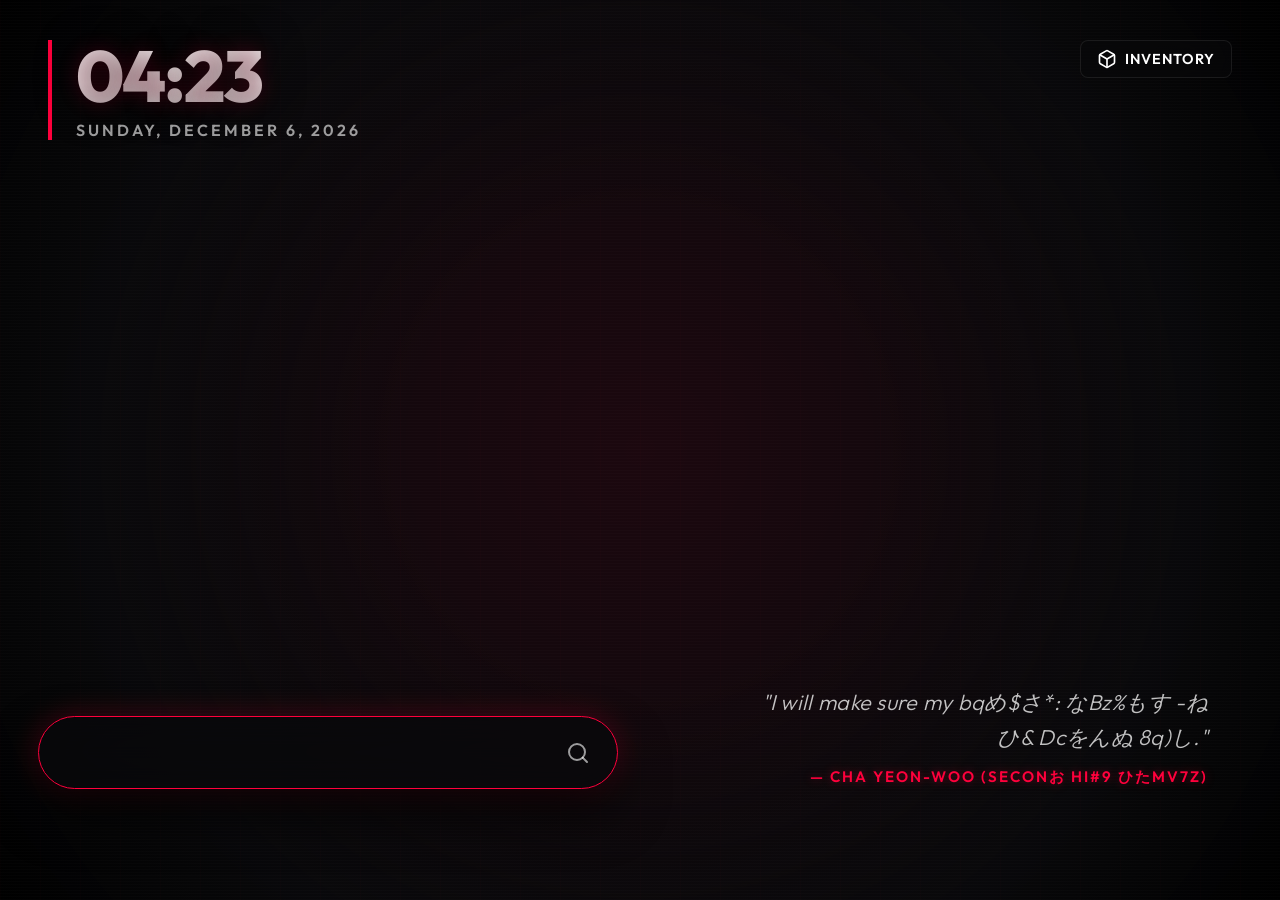
==== public/index.html @ f071ba6f "Add glassmorphism-inspired styles and layout for UI components - Introduced a new CSS file for styli" ====
<!DOCTYPE html>
<html lang="en">

<head>
  <meta charset="UTF-8" />
  <meta name="viewport" content="width=device-width, initial-scale=1.0" />
  <title>Homepage</title>
  <link rel="icon" id="tab-icon" type="image/png" href="backgrounds/tab-icon.png">
  <link href="https://fonts.googleapis.com/css2?family=Outfit:wght@300;400;600;800&display=swap" rel="stylesheet">
  <link rel="stylesheet" href="style.css">
</head>

<body>
  <!-- Video Background -->
  <video id="bg-video" class="bg-video" autoplay muted loop playsinline>
    <source id="bg-video-src" src="backgrounds/bg1.mp4" type="video/mp4">
  </video>
  <div class="overlay"></div>
  <!-- Date & Time (top-left) -->
  <div class="datetime-widget">
    <div class="time" id="time">--:--</div>
    <div class="date" id="date">Loading...</div>
  </div>

  <!-- Cursor Trail Canvas -->
  <canvas id="cursor-canvas"></canvas>

  <!-- Search (center-bottom) -->
  <div class="search-wrapper">
    <form class="search-box" id="search-form" action="" method="GET">
      <input type="text" id="search-input" name="q" placeholder="Loading..." autocomplete="off" autofocus />
      <button type="submit">
        <svg width="24" height="24" viewBox="0 0 24 24" fill="none" stroke="currentColor" stroke-width="2"
          stroke-linecap="round" stroke-linejoin="round">
          <circle cx="11" cy="11" r="8"></circle>
          <line x1="21" y1="21" x2="16.65" y2="16.65"></line>
        </svg>
      </button>
    </form>
  </div>

  <!-- Quote Widget (bottom-right) -->
  <div class="quote-widget" id="quote-widget">
    <div class="quote-text" id="quote-text">"..."</div>
    <div class="quote-author" id="quote-author"></div>
  </div>

  <!-- Inventory Hub Logo -->
  <div class="inventory-logo-btn" id="inventory-btn">
    <svg viewBox="0 0 24 24" fill="none" stroke="currentColor" stroke-width="2" stroke-linecap="round"
      stroke-linejoin="round">
      <path
        d="M21 16V8a2 2 0 0 0-1-1.73l-7-4a2 2 0 0 0-2 0l-7 4A2 2 0 0 0 3 8v8a2 2 0 0 0 1 1.73l7 4a2 2 0 0 0 2 0l7-4A2 2 0 0 0 21 16z">
      </path>
      <polyline points="3.27 6.96 12 12.01 20.73 6.96"></polyline>
      <line x1="12" y1="22.08" x2="12" y2="12"></line>
    </svg>
    <span>Inventory</span>
  </div>

  <!-- Now Playing Widget (Hidden by default) -->
  <div id="now-playing-widget" class="now-playing-widget">
    <div class="visualizer">
      <div class="bar"></div>
      <div class="bar"></div>
      <div class="bar"></div>
      <div class="bar"></div>
    </div>
    <div class="np-info">
      <div class="np-label">Now Playing</div>
      <div id="np-title" class="np-title">Loading track data...</div>
    </div>
  </div>

  <!-- Inventory Hub Modal -->
  <div class="modal-overlay" id="inventory-overlay">
    <div class="modal-content inventory-content">
      <div class="modal-header">
        <div class="modal-title">System Inventory</div>
        <div class="modal-actions" style="display: flex; gap: 0.5rem; align-items: center;">
          <button class="modal-icon-btn" id="inventory-edit-btn" title="Edit Inventory">
            <svg viewBox="0 0 24 24" width="20" height="20" fill="none" stroke="currentColor" stroke-width="2"
              stroke-linecap="round" stroke-linejoin="round">
              <path d="M12 20h9"></path>
              <path d="M16.5 3.5a2.121 2.121 0 0 1 3 3L7 19l-4 1 1-4L16.5 3.5z"></path>
            </svg>
          </button>
          <button class="modal-close" id="inventory-close">&times;</button>
        </div>
      </div>
      <div class="inventory-grid" id="inventory-grid">
        <!-- Tools will be dynamically injected here by script.js -->
      </div>
    </div>
  </div>

  <!-- Anime Schedule Modal -->
  <div class="modal-overlay" id="schedule-overlay">
    <div class="modal-content schedule-modal-content">
      <div class="modal-header">
        <div class="modal-title">Anime Schedule</div>
        <button class="modal-close" id="schedule-close">&times;</button>
      </div>
      <div class="schedule-container" id="schedule-container">
        <!-- Anime items will be injected here -->
        <div class="loading-text">Decoupling Data Stream...</div>
      </div>
      <div class="day-nav">
        <button id="prev-day">&lt;</button>
        <span id="current-day-label">Monday</span>
        <button id="next-day">&gt;</button>
      </div>
    </div>
  </div>
  <!-- Spotify Modal -->
  <div class="modal-overlay" id="spotify-overlay">
    <div class="modal-content spotify-modal-content">
      <div class="modal-header">
        <div class="modal-title">Spotify Stream</div>
        <button class="modal-close" id="spotify-close">&times;</button>
      </div>
      <div class="spotify-container" id="spotify-container">
        <!-- The Spotify player will be injected here by the API -->
        <div id="spotify-iframe"></div>
      </div>
    </div>
  </div>

  <!-- QR Generator Modal -->
  <div class="modal-overlay" id="qr-overlay">
    <div class="modal-content qr-modal-content">
      <div class="modal-header">
        <div class="modal-title">QR Generator</div>
        <button class="modal-close" id="qr-close">&times;</button>
      </div>
      <div class="qr-container" id="qr-container">
        <div class="add-link-form" style="max-height: none; padding-top: 1.5rem; opacity: 1;">
          <input type="text" id="qr-input" placeholder="Enter text or URL..." autocomplete="off">
          <button id="qr-generate-btn">Generate QR</button>
        </div>
        <div id="qr-result-container" style="display: flex; flex-direction: column; justify-content: center; align-items: center; padding: 2rem; min-height: 200px; gap: 1rem;">
          <div class="loading-text" id="qr-placeholder" style="padding: 0;">Awaiting Data...</div>
          <img id="qr-image" style="display: none; width: 200px; height: 200px; border-radius: 8px; box-shadow: 0 0 20px rgba(255,0,60,0.3);" crossorigin="anonymous" />
          <button id="qr-download-btn" style="display: none; background: rgba(255, 0, 60, 0.1); border: 1px solid var(--accent-red); color: white; border-radius: 6px; padding: 0.5rem 1rem; cursor: pointer; font-weight: 600; transition: all 0.3s ease;">
            <svg viewBox="0 0 24 24" width="16" height="16" fill="none" stroke="currentColor" stroke-width="2" stroke-linecap="round" stroke-linejoin="round" style="vertical-align: middle; margin-right: 0.3rem;"><path d="M21 15v4a2 2 0 0 1-2 2H5a2 2 0 0 1-2-2v-4"></path><polyline points="7 10 12 15 17 10"></polyline><line x1="12" y1="15" x2="12" y2="3"></line></svg>
            Download
          </button>
        </div>
      </div>
    </div>
  </div>

  <!-- Download Manager Modal -->
  <div class="modal-overlay" id="downloader-overlay">
    <div class="modal-content downloader-modal-content">
      <div class="modal-header">
        <div class="modal-title">Magnet Downloader</div>
        <button class="modal-close" id="downloader-close">&times;</button>
      </div>
      <div class="downloader-container" id="downloader-container">
        <div class="add-link-form" style="max-height: none; padding-top: 1.5rem; opacity: 1;">
          <input type="text" id="dl-url" placeholder="Magnet link only..." autocomplete="off">
          <input type="text" id="dl-dir" placeholder="Save directory (default: downloads)" autocomplete="off" style="margin-top: 0.5rem;">
          <div style="display: flex; gap: 0.5rem; margin-top: 0.5rem;">
            <button id="dl-fetch-btn" style="flex: 1; background: var(--surface-light); border: 1px solid rgba(255, 255, 255, 0.1);">Fetch Metadata</button>
            <button id="dl-start-btn" style="flex: 1;" disabled>Start Download</button>
          </div>
        </div>
        <div id="dl-select-files-container" style="display: none; margin-top: 1rem; max-height: 150px; overflow-y: auto; background: rgba(0,0,0,0.3); padding: 0.5rem; border-radius: 6px; border: 1px solid rgba(255, 255, 255, 0.05); text-align: left;">
        </div>
        <div id="downloads-list" class="downloads-list" style="margin-top: 1rem;">
          <!-- Active downloads injected here -->
          <div class="loading-text">No active downloads</div>
        </div>
      </div>
    </div>
  </div>

  <!-- Quick Links Modal -->
  <div class="modal-overlay" id="quicklinks-overlay">
    <div class="modal-content quicklinks-modal-content">
      <div class="modal-header">
        <div class="modal-title">Quick Links</div>
        <div class="modal-actions" style="display: flex; gap: 0.5rem; align-items: center;">
          <!-- Pen Icon for Edit Mode -->
          <button class="modal-icon-btn" id="edit-quicklinks-btn" title="Edit Links">
            <svg viewBox="0 0 24 24" width="20" height="20" fill="none" stroke="currentColor" stroke-width="2" stroke-linecap="round" stroke-linejoin="round">
              <path d="M12 20h9"></path>
              <path d="M16.5 3.5a2.121 2.121 0 0 1 3 3L7 19l-4 1 1-4L16.5 3.5z"></path>
            </svg>
          </button>
          <!-- Add Link Button (Hidden until edit mode) -->
          <button class="modal-icon-btn" id="add-quicklink-btn" title="Add Link" style="display: none;">
            <svg viewBox="0 0 24 24" width="20" height="20" fill="none" stroke="currentColor" stroke-width="2"
              stroke-linecap="round" stroke-linejoin="round">
              <line x1="12" y1="5" x2="12" y2="19"></line>
              <line x1="5" y1="12" x2="19" y2="12"></line>
            </svg>
          </button>
          <button class="modal-close" id="quicklinks-close">&times;</button>
        </div>
      </div>

      <!-- Add Link Form (Hidden by default) -->
      <div id="add-link-form" class="add-link-form hidden">
        <input type="text" id="ql-name" placeholder="Name (e.g. GitHub)" autocomplete="off">
        <input type="text" id="ql-url" placeholder="URL (e.g. https://github.com)" autocomplete="off">
        <button id="ql-submit-btn">Done</button>
      </div>

      <div class="quicklinks-container" id="quicklinks-container">
        <!-- Links injected here -->
      </div>
    </div>
  </div>

  <script src="https://open.spotify.com/embed/iframe-api/v1" async></script>
  <script type="module" src="js/main.js"></script>
</body>

</html>
---- public/style.css ----
:root {
  --glass-bg: rgba(255, 255, 255, 0.03);
  --glass-border: rgba(255, 255, 255, 0.08);
  --glass-blur: blur(25px);
  --text-primary: #ffffff;
  --text-secondary: rgba(255, 255, 255, 0.6);

  /* Red, Black, White Palette */
  --accent-red: #ff003c;
  /* Vibrant Cyber Red */
  --accent-glow: rgba(255, 0, 60, 0.4);
  --bg-dark: #09090b;
}

* {
  margin: 0;
  padding: 0;
  box-sizing: border-box;
  font-family: 'Outfit', sans-serif;
}

body,
html {
  height: 100%;
  overflow: hidden;
  background-color: var(--bg-dark);
}

/* Background video */
.bg-video {
  position: fixed;
  right: 0;
  bottom: 0;
  min-width: 100%;
  min-height: 100%;
  object-fit: cover;
  z-index: 0;
  /* Changed from -2 to 0 so it stays above body background */
  filter: brightness(0.4) contrast(1.1);
}

/* Overlay gradient with a subtle red vignette glow */
.overlay {
  position: fixed;
  inset: 0;
  background: radial-gradient(circle at center, transparent 30%, rgba(9, 9, 11, 0.8) 70%, rgba(0, 0, 0, 0.95) 100%),
    radial-gradient(circle at center, rgba(255, 0, 60, 0.08) 0%, transparent 80%);
  z-index: 1;
  /* Changed from -1 to 1 */
  pointer-events: none;
}

/* Subtle futuristic tech grid lines */
.overlay::after {
  content: '';
  position: absolute;
  inset: 0;
  background-image:
    repeating-linear-gradient(0deg, rgba(255, 255, 255, 0.012) 0px, rgba(255, 255, 255, 0.012) 1px, transparent 1px, transparent 3px),
    linear-gradient(to right, rgba(255, 0, 60, 0.01) 1px, transparent 1px);
  background-size: 100% 3px, 40px 100%;
  pointer-events: none;
}

/* Clock & Date Widget — pinned top-left */
.datetime-widget {
  position: fixed;
  top: 2.5rem;
  left: 3rem;
  text-align: left;
  z-index: 10;
  border-left: 4px solid var(--accent-red);
  padding-left: 1.5rem;
  animation: slideLeft 1s cubic-bezier(0.2, 0.8, 0.2, 1) forwards;
}

.time {
  font-size: 4.5rem;
  font-weight: 800;
  line-height: 1;
  letter-spacing: -2px;
  text-shadow: 0 0 40px rgba(0, 0, 0, 0.8), 0 0 20px rgba(255, 0, 60, 0.25);
  background: linear-gradient(to bottom, #ffffff 60%, rgba(255, 255, 255, 0.8));
  -webkit-background-clip: text;
  -webkit-text-fill-color: transparent;
}

.date {
  font-size: 1rem;
  font-weight: 600;
  color: var(--text-secondary);
  margin-top: 0.5rem;
  letter-spacing: 3px;
  text-transform: uppercase;
}

/* Cursor Trail Canvas */
#cursor-canvas {
  position: fixed;
  inset: 0;
  z-index: 5;
  pointer-events: none;
}

/* Quote Widget — pinned bottom-right */
.quote-widget {
  position: fixed;
  bottom: 7em;
  right: 3rem;
  z-index: 10;
  max-width: 480px;
  text-align: right;
  padding-right: 1.5rem;
  animation: fadeIn 2s cubic-bezier(0.2, 0.8, 0.2, 1) forwards;
  animation-delay: 0.6s;
  opacity: 0;
}

.quote-text {
  font-size: 1.35rem;
  font-weight: 300;
  font-style: italic;
  color: rgba(255, 255, 255, 0.75);
  line-height: 1.6;
  letter-spacing: 0.3px;
}

.quote-author {
  font-size: 0.95rem;
  font-weight: 600;
  color: var(--accent-red);
  margin-top: 0.8rem;
  letter-spacing: 2px;
  text-transform: uppercase;
  text-shadow: 0 0 10px var(--accent-glow);
}

/* Search Bar — pinned center-bottom */
.search-wrapper {
  position: fixed;
  top: 80%;
  left: 3%;
  transform: translate(-50%, -50%);
  width: 90%;
  max-width: 580px;
  z-index: 10;
  animation: slideUp 1s cubic-bezier(0.2, 0.8, 0.2, 1) forwards;
  animation-delay: 0.2s;
  opacity: 0;
}

.search-box {
  display: flex;
  align-items: center;
  background: rgba(9, 9, 11, 0.6);
  backdrop-filter: var(--glass-blur);
  -webkit-backdrop-filter: var(--glass-blur);
  border: 1px solid var(--glass-border);
  border-radius: 50px;
  padding: 0.5rem 1rem;
  transition: all 0.5s cubic-bezier(0.2, 0.8, 0.2, 1);
  box-shadow: 0 20px 40px rgba(0, 0, 0, 0.5);
}

/* Glass & Red Glow Focus Effect */
.search-box:hover,
.search-box:focus-within {
  background: rgba(9, 9, 11, 0.75);
  transform: translateY(-4px);
  border-color: var(--accent-red);
  box-shadow: 0 25px 50px rgba(0, 0, 0, 0.7), 0 0 30px rgba(255, 0, 60, 0.25);
}

.search-box input {
  flex: 1;
  border: none;
  outline: none;
  background: transparent;
  color: white;
  font-size: 1.1rem;
  padding: 1rem;
  font-weight: 300;
  letter-spacing: 0.5px;
}

.search-box input::placeholder {
  color: rgba(255, 255, 255, 0.35);
  letter-spacing: 1px;
}

.search-box button {
  border: none;
  background: transparent;
  color: var(--text-secondary);
  font-size: 1.5rem;
  cursor: pointer;
  padding: 0.5rem;
  transition: all 0.3s cubic-bezier(0.2, 0.8, 0.2, 1);
  border-radius: 50%;
  width: 46px;
  height: 46px;
  display: flex;
  justify-content: center;
  align-items: center;
}

.search-box button:hover {
  color: white;
  background: var(--accent-red);
  box-shadow: 0 0 15px var(--accent-glow);
  transform: scale(1.08);
}

/* Animations */
@keyframes slideLeft {
  from {
    opacity: 0;
    transform: translateX(-40px);
  }

  to {
    opacity: 1;
    transform: translateX(0);
  }
}

@keyframes slideUp {
  from {
    opacity: 0;
    transform: translateY(30px);
  }

  to {
    opacity: 1;
    transform: translateY(0);
  }
}

@keyframes fadeIn {
  from {
    opacity: 0;
  }

  to {
    opacity: 1;
  }
}


/* Inventory Logo Button */
.inventory-logo-btn {
  position: fixed;
  top: 2.5rem;
  right: 3rem;
  z-index: 10;
  display: flex;
  align-items: center;
  gap: 0.5rem;
  background: rgba(9, 9, 11, 0.6);
  backdrop-filter: var(--glass-blur);
  -webkit-backdrop-filter: var(--glass-blur);
  border: 1px solid var(--glass-border);
  padding: 0.5rem 1rem;
  border-radius: 8px;
  color: white;
  cursor: pointer;
  transition: all 0.3s ease;
  animation: slideRight 1s cubic-bezier(0.2, 0.8, 0.2, 1) forwards;
}

.inventory-logo-btn:hover {
  background: rgba(9, 9, 11, 0.8);
  border-color: var(--accent-red);
  box-shadow: 0 0 15px rgba(255, 0, 60, 0.3);
  transform: translateY(-2px);
}

.inventory-logo-btn svg {
  width: 20px;
  height: 20px;
}

.inventory-logo-btn span {
  font-weight: 600;
  letter-spacing: 1px;
  text-transform: uppercase;
  font-size: 0.9rem;
}

/* Now Playing Widget */
.now-playing-widget {
  position: fixed;
  top: 6.5rem;
  right: 3rem;
  z-index: 9;
  display: flex;
  align-items: center;
  gap: 1rem;
  /* Removed glass container */
  background: transparent;
  padding: 0.5rem 0;
  opacity: 0;
  pointer-events: none;
  transform: translateX(20px);
  transition: all 0.5s cubic-bezier(0.2, 0.8, 0.2, 1);
  max-width: 320px;
}

.now-playing-widget.active {
  opacity: 1;
  pointer-events: auto;
  transform: translateX(0);
}

.visualizer {
  display: flex;
  align-items: flex-end;
  gap: 3px;
  height: 24px;
}

.visualizer .bar {
  width: 4px;
  background: var(--accent-red);
  border-radius: 2px;
  animation: equalize 1s infinite alternate ease-in-out;
}

.visualizer .bar:nth-child(1) { height: 10px; animation-delay: -0.4s; }
.visualizer .bar:nth-child(2) { height: 20px; animation-delay: -0.2s; }
.visualizer .bar:nth-child(3) { height: 15px; animation-delay: -0.6s; }
.visualizer .bar:nth-child(4) { height: 24px; animation-delay: 0s; }

@keyframes equalize {
  0% { transform: scaleY(0.3); }
  100% { transform: scaleY(1); }
}

.np-info {
  display: flex;
  flex-direction: column;
  overflow: hidden;
}

.np-label {
  font-size: 0.65rem;
  color: var(--accent-red);
  text-transform: uppercase;
  font-weight: 800;
  letter-spacing: 2px;
}

.np-title {
  font-size: 1rem;
  color: white;
  font-weight: 600;
  white-space: nowrap;
  overflow: hidden;
  text-overflow: ellipsis;
  text-shadow: 0 0 10px rgba(0, 0, 0, 0.8), 0 0 20px rgba(255, 0, 60, 0.3);
}

.modal-overlay {
  position: fixed;
  inset: 0;
  background: rgba(0, 0, 0, 0.5);
  backdrop-filter: blur(4px);
  -webkit-backdrop-filter: blur(4px);
  z-index: 100;
  display: flex;
  justify-content: center;
  align-items: center;
  opacity: 0;
  pointer-events: none;
  transition: opacity 0.4s ease;
}

.modal-overlay.active {
  opacity: 1;
  pointer-events: all;
}

.modal-content {
  position: absolute;
  top: 6rem;
  right: 3rem;
  background: rgba(15, 15, 18, 0.85);
  border: 1px solid var(--accent-red);
  box-shadow: 0 20px 50px rgba(0, 0, 0, 0.8), 0 0 40px rgba(255, 0, 60, 0.15);
  border-radius: 12px;
  width: 90%;
  max-width: 500px;
  max-height: 80vh;
  display: flex;
  flex-direction: column;
  transform-origin: top right;
  transform: scale(0.8) translateY(-20px);
  transition: transform 0.4s cubic-bezier(0.2, 0.8, 0.2, 1);
}

.modal-overlay.active .modal-content {
  transform: scale(1) translateY(0);
}

/* Inventory Specifics */
.inventory-grid {
  padding: 1.5rem;
  display: grid;
  grid-template-columns: repeat(3, 1fr);
  gap: 1rem;
}

.inventory-item {
  display: flex;
  flex-direction: column;
  align-items: center;
  gap: 0.5rem;
  padding: 1rem;
  background: rgba(255, 255, 255, 0.03);
  border: 1px solid transparent;
  border-radius: 8px;
  cursor: pointer;
  transition: all 0.3s ease;
}

.inventory-item:hover {
  background: rgba(255, 255, 255, 0.08);
  border-color: var(--accent-red);
  transform: translateY(-4px);
  box-shadow: 0 5px 15px rgba(255, 0, 60, 0.2);
}

.inventory-icon {
  width: 48px;
  height: 48px;
  background: rgba(0, 0, 0, 0.3);
  border-radius: 50%;
  display: flex;
  justify-content: center;
  align-items: center;
  color: var(--accent-red);
}

.inventory-icon svg {
  width: 24px;
  height: 24px;
}

.inventory-label {
  font-size: 0.8rem;
  font-weight: 600;
  text-align: center;
  color: white;
}

.modal-header {
  display: flex;
  justify-content: space-between;
  align-items: center;
  padding: 1.5rem;
  border-bottom: 1px solid rgba(255, 255, 255, 0.05);
}

.modal-title {
  font-size: 1.2rem;
  font-weight: 800;
  color: white;
  letter-spacing: 2px;
  text-transform: uppercase;
  text-shadow: 0 0 10px rgba(255, 0, 60, 0.5);
}

.modal-icon-btn {
  background: transparent;
  border: none;
  color: var(--text-secondary);
  cursor: pointer;
  display: flex;
  justify-content: center;
  align-items: center;
  padding: 0.2rem;
  border-radius: 4px;
  transition: all 0.3s ease;
}

.modal-icon-btn:hover, .modal-icon-btn.active {
  color: var(--accent-red);
  background: rgba(255, 255, 255, 0.05);
}

.modal-close {
  background: transparent;
  border: none;
  color: var(--text-secondary);
  font-size: 2rem;
  cursor: pointer;
  line-height: 1;
  transition: color 0.3s;
}

.modal-close:hover {
  color: var(--accent-red);
}

/* Edit Mode Styles */
.inventory-grid.edit-mode .inventory-item {
  position: relative;
}

.inventory-grid.edit-mode .inventory-item::after {
  content: '';
  position: absolute;
  top: 8px;
  right: 8px;
  width: 12px;
  height: 12px;
  border-radius: 50%;
  border: 2px solid rgba(255, 255, 255, 0.2);
  background: transparent;
  transition: all 0.3s ease;
}

.inventory-grid.edit-mode .inventory-item:not(.disabled)::after {
  background: #00ff66; /* green dot for enabled */
  border-color: #00ff66;
  box-shadow: 0 0 8px rgba(0, 255, 102, 0.5);
}

.inventory-item.disabled {
  opacity: 0.3;
  filter: grayscale(100%);
}

.schedule-container {
  padding: 1.5rem;
  overflow-y: auto;
  flex: 1;
  display: flex;
  flex-direction: column;
  gap: 1rem;
}

.schedule-container::-webkit-scrollbar {
  width: 6px;
}
.schedule-container::-webkit-scrollbar-thumb {
  background: var(--accent-red);
  border-radius: 3px;
}

.spotify-container {
  padding: 1.5rem;
  display: flex;
  justify-content: center;
}

.anime-item {
  display: flex;
  align-items: center;
  gap: 1rem;
  padding: 1rem;
  background: rgba(255, 255, 255, 0.03);
  border-radius: 8px;
  border-left: 3px solid transparent;
  transition: all 0.3s ease;
}

.anime-item:hover {
  background: rgba(255, 255, 255, 0.06);
  border-left-color: var(--accent-red);
  transform: translateX(4px);
}

.anime-thumb {
  width: 50px;
  height: 70px;
  object-fit: cover;
  border-radius: 4px;
}

.anime-info {
  flex: 1;
  display: flex;
  flex-direction: column;
  gap: 0.3rem;
}

.anime-title {
  font-size: 1rem;
  font-weight: 600;
  color: white;
  line-height: 1.2;
}

.anime-meta {
  font-size: 0.85rem;
  color: var(--accent-red);
  font-weight: 600;
}

.anime-time {
  font-size: 0.85rem;
  color: var(--text-secondary);
  font-family: monospace;
}

.day-nav {
  display: flex;
  justify-content: space-between;
  align-items: center;
  padding: 1rem 1.5rem;
  background: rgba(0, 0, 0, 0.2);
  border-top: 1px solid rgba(255, 255, 255, 0.05);
  border-bottom-left-radius: 12px;
  border-bottom-right-radius: 12px;
}

.day-nav button {
  background: transparent;
  border: 1px solid rgba(255, 255, 255, 0.1);
  color: white;
  width: 36px;
  height: 36px;
  border-radius: 50%;
  cursor: pointer;
  font-weight: bold;
  transition: all 0.3s ease;
}

.day-nav button:hover {
  background: var(--accent-red);
  border-color: var(--accent-red);
  box-shadow: 0 0 10px rgba(255, 0, 60, 0.4);
}

#current-day-label {
  font-weight: 600;
  letter-spacing: 2px;
  text-transform: uppercase;
  color: var(--text-secondary);
}

.loading-text {
  text-align: center;
  color: var(--text-secondary);
  font-family: monospace;
  padding: 2rem;
  animation: pulse 1.5s infinite;
}

@keyframes pulse {
  0%, 100% { opacity: 0.5; }
  50% { opacity: 1; }
}

@keyframes slideRight {
  from {
    opacity: 0;
    transform: translateX(40px);
  }
  to {
    opacity: 1;
    transform: translateX(0);
  }
}

/* Responsive */
@media (max-width: 600px) {
  .datetime-widget {
    top: 1.5rem;
    left: 1.5rem;
  }

  .time {
    font-size: 3.5rem;
  }

  .date {
    font-size: 0.85rem;
  }

  .search-wrapper {
    left: 50%;
    top: auto;
    bottom: 2rem;
  }
}

/* --- Quick Links Specifics --- */
.quicklinks-container {
  padding: 1.5rem;
  display: grid;
  grid-template-columns: repeat(auto-fill, minmax(80px, 1fr));
  gap: 1.5rem;
  overflow-y: auto;
  max-height: 50vh;
}

.quicklinks-container::-webkit-scrollbar {
  width: 6px;
}
.quicklinks-container::-webkit-scrollbar-thumb {
  background: var(--accent-red);
  border-radius: 3px;
}

.quicklink-item {
  display: flex;
  flex-direction: column;
  align-items: center;
  gap: 0.5rem;
  text-decoration: none;
  color: white;
  position: relative;
  transition: transform 0.3s ease;
}

.quicklink-item:hover {
  transform: translateY(-4px);
}

.quicklink-icon {
  width: 50px;
  height: 50px;
  background: rgba(255, 255, 255, 0.05);
  border: 1px solid var(--glass-border);
  border-radius: 12px;
  display: flex;
  justify-content: center;
  align-items: center;
  padding: 10px;
  transition: all 0.3s ease;
}

.quicklink-item:hover .quicklink-icon {
  background: rgba(255, 255, 255, 0.1);
  border-color: var(--accent-red);
  box-shadow: 0 5px 15px rgba(255, 0, 60, 0.2);
}

.quicklink-icon img {
  width: 100%;
  height: 100%;
  object-fit: contain;
}

.quicklink-label {
  font-size: 0.8rem;
  font-weight: 600;
  text-align: center;
  white-space: nowrap;
  overflow: hidden;
  text-overflow: ellipsis;
  width: 100%;
}

.quicklink-delete {
  position: absolute;
  top: -6px;
  right: -6px;
  width: 20px;
  height: 20px;
  background: var(--accent-red);
  color: white;
  border-radius: 50%;
  display: flex;
  justify-content: center;
  align-items: center;
  font-size: 14px;
  font-weight: bold;
  cursor: pointer;
  opacity: 0;
  transition: opacity 0.2s ease, transform 0.2s ease;
  z-index: 2;
  box-shadow: 0 2px 5px rgba(0,0,0,0.5);
  pointer-events: none;
  transform: scale(0.8);
}

.quicklinks-container.edit-mode .quicklink-delete {
  opacity: 1;
  pointer-events: auto;
  transform: scale(1);
}

.quicklinks-container.edit-mode .quicklink-icon {
  border-color: rgba(255, 255, 255, 0.2);
}

/* Add Link Form */
.add-link-form {
  padding: 1.5rem 1.5rem 0;
  display: flex;
  flex-direction: column;
  gap: 0.8rem;
  border-bottom: 1px solid rgba(255, 255, 255, 0.05);
  padding-bottom: 1.5rem;
  transition: max-height 0.3s ease, opacity 0.3s ease, padding 0.3s ease;
  overflow: hidden;
  max-height: 200px;
  opacity: 1;
}

.add-link-form.hidden {
  max-height: 0;
  opacity: 0;
  padding-top: 0;
  padding-bottom: 0;
  border-bottom: none;
}

.add-link-form input {
  background: rgba(0, 0, 0, 0.3);
  border: 1px solid var(--glass-border);
  border-radius: 6px;
  padding: 0.6rem 1rem;
  color: white;
  font-size: 0.9rem;
  outline: none;
  transition: border-color 0.3s ease;
}

.add-link-form input:focus {
  border-color: var(--accent-red);
}

.add-link-form button {
  background: var(--accent-red);
  color: white;
  border: none;
  border-radius: 6px;
  padding: 0.6rem;
  font-weight: 600;
  cursor: pointer;
  transition: all 0.3s ease;
}

.add-link-form button:hover {
  background: #ff1a4f;
  box-shadow: 0 0 10px rgba(255, 0, 60, 0.5);
}

/* --- Download Manager Specifics --- */
.downloads-list {
  padding: 1.5rem;
  display: flex;
  flex-direction: column;
  gap: 1rem;
  max-height: 400px;
  overflow-y: auto;
}

.downloads-list::-webkit-scrollbar {
  width: 6px;
}
.downloads-list::-webkit-scrollbar-thumb {
  background: var(--accent-red);
  border-radius: 3px;
}

.dl-item {
  background: rgba(255, 255, 255, 0.05);
  border: 1px solid rgba(255, 255, 255, 0.1);
  border-radius: 8px;
  padding: 1rem;
  display: flex;
  flex-direction: column;
  gap: 0.5rem;
  transition: border-color 0.3s ease;
}

.dl-item.completed {
  border-color: #00ff66;
}

.dl-item.error {
  border-color: var(--accent-red);
}

.dl-header {
  display: flex;
  justify-content: space-between;
  align-items: center;
  font-size: 0.9rem;
  font-weight: 600;
  color: white;
}

.dl-name {
  white-space: nowrap;
  overflow: hidden;
  text-overflow: ellipsis;
  max-width: 70%;
}

.dl-status {
  font-size: 0.8rem;
  color: var(--text-secondary);
  text-transform: uppercase;
}

.dl-item.completed .dl-status {
  color: #00ff66;
}

.dl-item.error .dl-status {
  color: var(--accent-red);
}

.dl-progress-bar {
  width: 100%;
  height: 6px;
  background: rgba(0, 0, 0, 0.5);
  border-radius: 3px;
  overflow: hidden;
  position: relative;
}

.dl-progress-fill {
  height: 100%;
  background: var(--accent-red);
  width: 0%;
  transition: width 0.3s ease;
}

.dl-item.completed .dl-progress-fill {
  background: #00ff66;
  width: 100%;
}

.dl-stats {
  display: flex;
  justify-content: space-between;
  font-size: 0.8rem;
  color: var(--text-secondary);
  font-family: monospace;
}
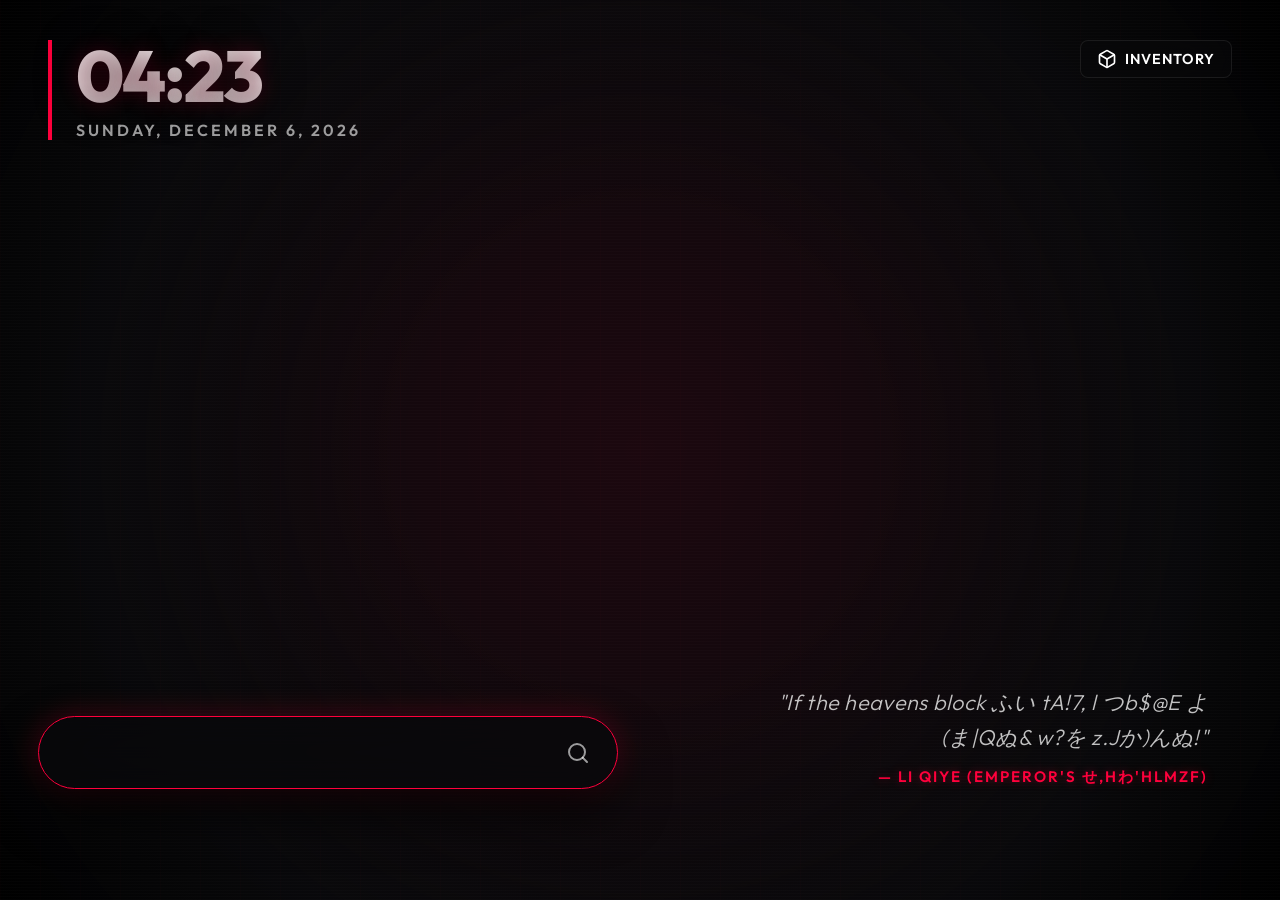
==== commit 683a1437: "feat: update regex for progress tracking and rename download manager to magnet downloader" ====
--- a/public/index.html
+++ b/public/index.html
@@ -150,7 +150,7 @@
     </div>
   </div>
 
-  <!-- Download Manager Modal -->
+  <!-- Magnet Downloader Modal -->
   <div class="modal-overlay" id="downloader-overlay">
     <div class="modal-content downloader-modal-content">
       <div class="modal-header">
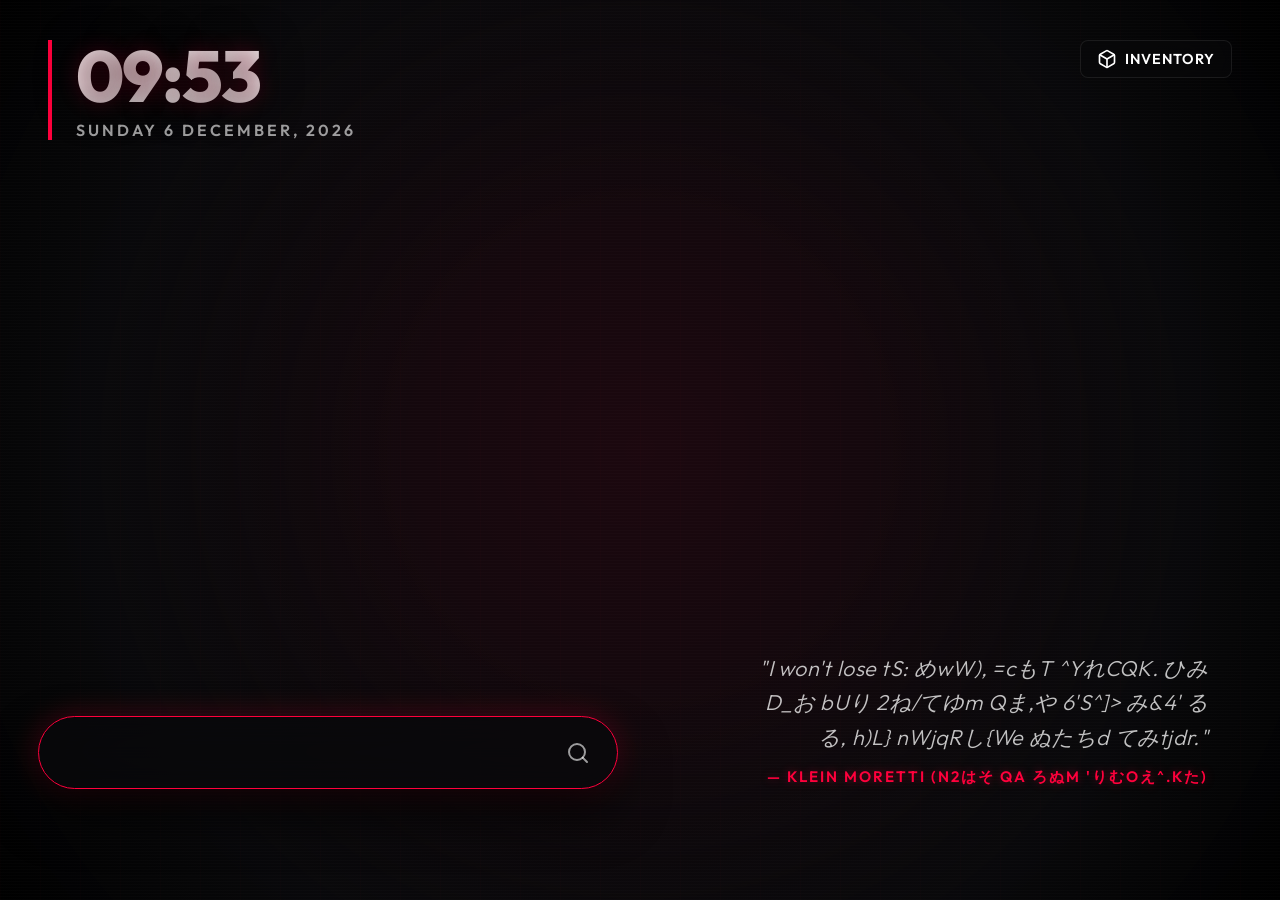
==== commit d16f871c: "feat: add native directory picker API and integrate with UI for selecting download directory" ====
--- a/public/index.html
+++ b/public/index.html
@@ -160,7 +160,10 @@
       <div class="downloader-container" id="downloader-container">
         <div class="add-link-form" style="max-height: none; padding-top: 1.5rem; opacity: 1;">
           <input type="text" id="dl-url" placeholder="Magnet link only..." autocomplete="off">
-          <input type="text" id="dl-dir" placeholder="Save directory (default: downloads)" autocomplete="off" style="margin-top: 0.5rem;">
+          <div style="display: flex; gap: 0.5rem; margin-top: 0.5rem;">
+            <input type="text" id="dl-dir" placeholder="Save directory (default: downloads)" autocomplete="off" style="flex: 1; margin: 0;">
+            <button id="dl-browse-btn" style="padding: 0 1rem; background: var(--surface-light); border: 1px solid rgba(255, 255, 255, 0.1);">Browse</button>
+          </div>
           <div style="display: flex; gap: 0.5rem; margin-top: 0.5rem;">
             <button id="dl-fetch-btn" style="flex: 1; background: var(--surface-light); border: 1px solid rgba(255, 255, 255, 0.1);">Fetch Metadata</button>
             <button id="dl-start-btn" style="flex: 1;" disabled>Start Download</button>
--- a/public/style.css
+++ b/public/style.css
@@ -934,4 +934,30 @@
   font-size: 0.8rem;
   color: var(--text-secondary);
   font-family: monospace;
+}
+
+/* Directory Browser */
+.dir-list::-webkit-scrollbar {
+  width: 6px;
+}
+.dir-list::-webkit-scrollbar-thumb {
+  background: var(--accent-red);
+  border-radius: 3px;
+}
+.dir-item {
+  display: flex;
+  align-items: center;
+  gap: 0.5rem;
+  padding: 0.5rem 1rem;
+  cursor: pointer;
+  border-bottom: 1px solid var(--glass-border);
+  transition: all 0.2s ease;
+  color: var(--text-secondary);
+}
+.dir-item:hover {
+  background: rgba(255, 255, 255, 0.05);
+  color: var(--accent-red);
+}
+.dir-item svg {
+  min-width: 16px;
 }
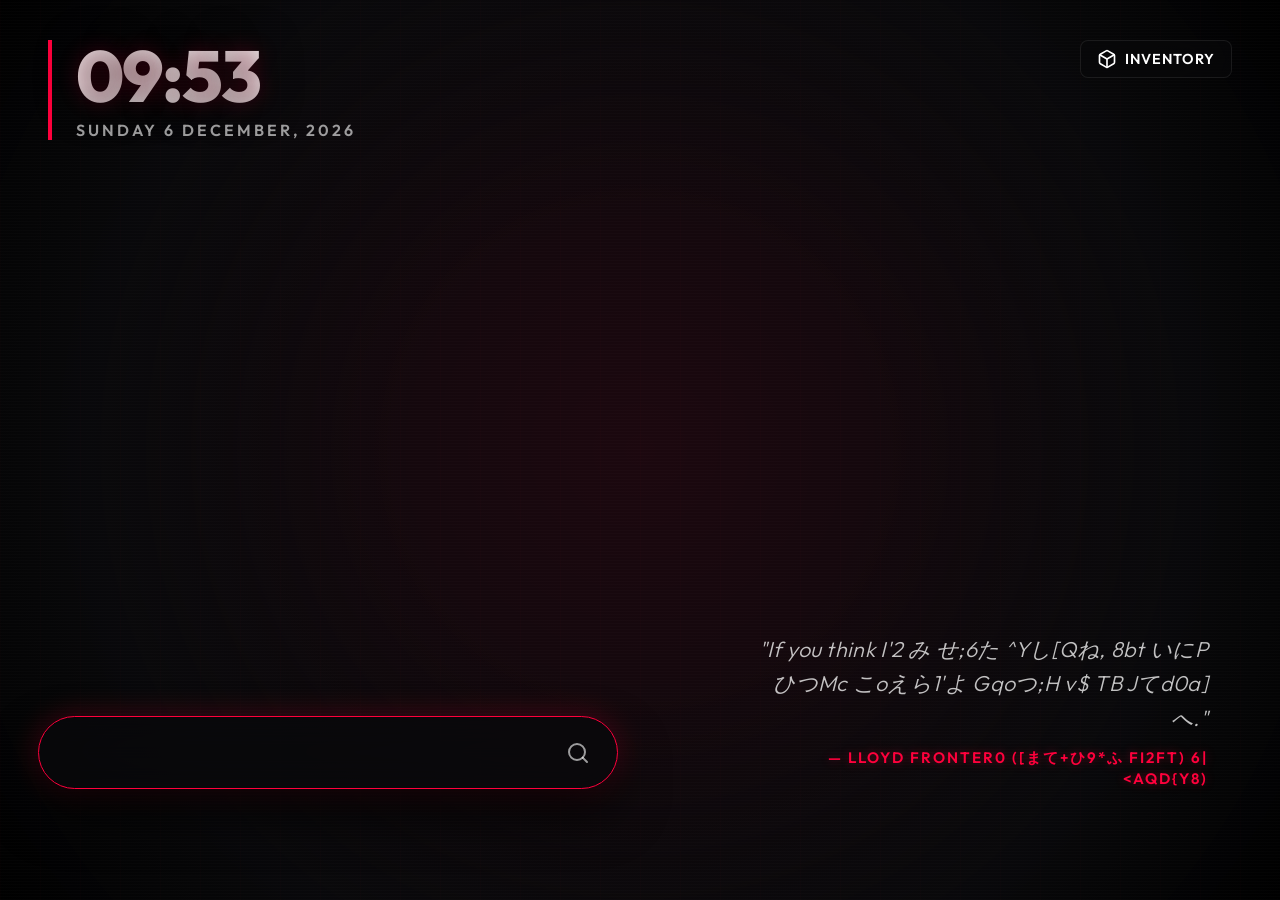
==== commit 1bd9b33b: "feat: add global active download widget to display ongoing downloads" ====
--- a/public/index.html
+++ b/public/index.html
@@ -72,6 +72,11 @@
     </div>
   </div>
 
+  <!-- Active Download Widget (Global Pop-up) -->
+  <div id="dl-active-widget" class="dl-active-widget">
+    <!-- Active downloads injected here dynamically -->
+  </div>
+
   <!-- Inventory Hub Modal -->
   <div class="modal-overlay" id="inventory-overlay">
     <div class="modal-content inventory-content">
--- a/public/style.css
+++ b/public/style.css
@@ -960,4 +960,59 @@
 }
 .dir-item svg {
   min-width: 16px;
+}
+
+/* Global Active Download Widget */
+.dl-active-widget {
+  position: fixed;
+  top: 10.5rem;
+  right: 3rem;
+  z-index: 8;
+  display: flex;
+  flex-direction: column;
+  gap: 0.5rem;
+  width: 250px;
+  opacity: 0;
+  pointer-events: none;
+  transform: translateX(20px);
+  transition: all 0.5s cubic-bezier(0.2, 0.8, 0.2, 1);
+}
+
+.dl-active-widget.active {
+  opacity: 1;
+  pointer-events: auto;
+  transform: translateX(0);
+}
+
+.dl-aw-item {
+  display: flex;
+  flex-direction: column;
+  gap: 4px;
+}
+
+.dl-aw-title {
+  font-size: 0.75rem;
+  color: var(--text-primary);
+  white-space: nowrap;
+  overflow: hidden;
+  text-overflow: ellipsis;
+  text-align: right;
+  font-family: monospace;
+}
+
+.dl-aw-progress-bg {
+  height: 2px;
+  background: rgba(255, 255, 255, 0.1);
+  width: 100%;
+}
+
+.dl-aw-progress-fill {
+  height: 100%;
+  background: var(--accent-red);
+  width: 0%;
+  transition: width 0.3s ease, background-color 0.5s ease;
+}
+
+.dl-aw-progress-fill.complete {
+  background: white;
 }
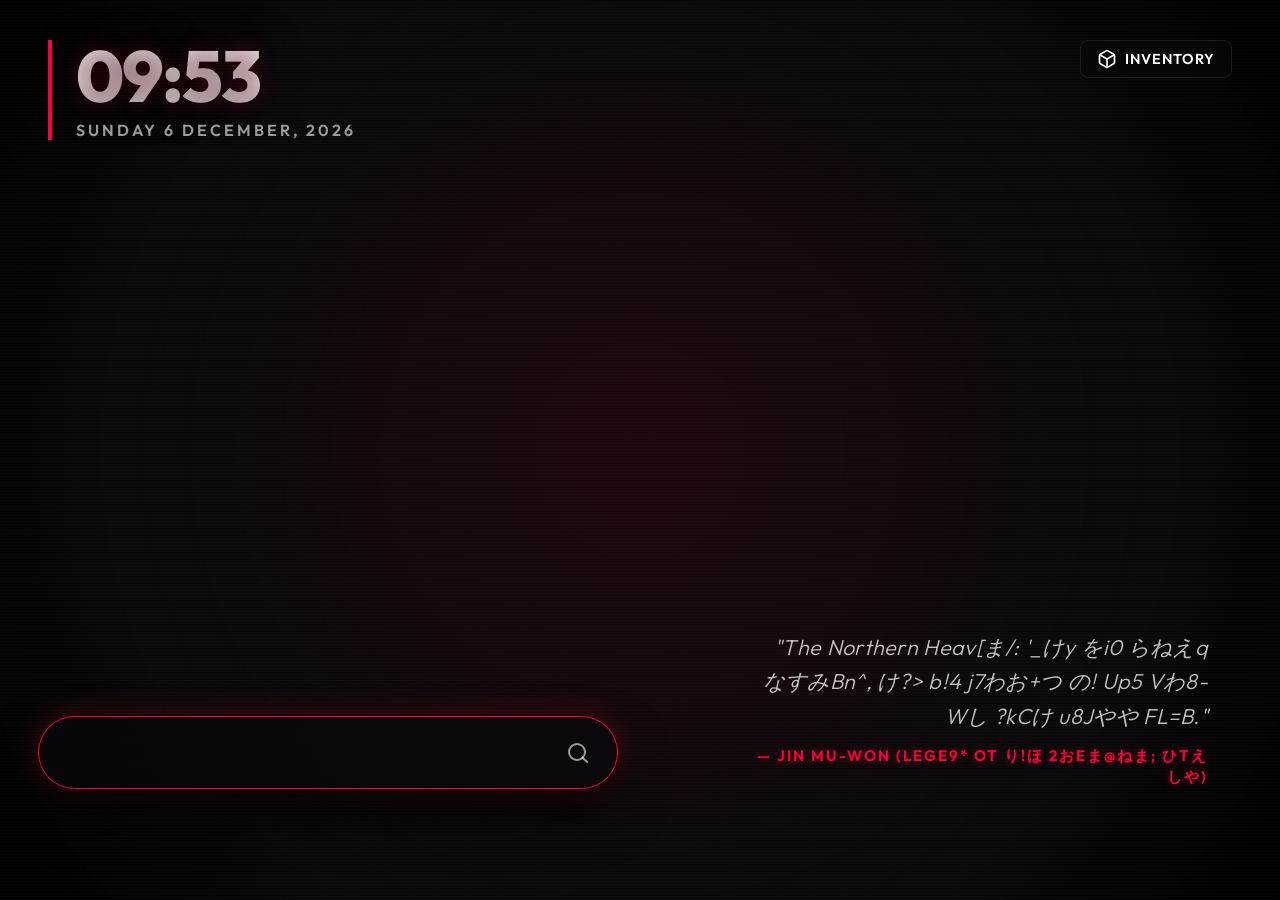
==== commit 5425297b: "feat: enhance download link validation to support HTTP(S) links and update UI placeholders" ====
--- a/public/index.html
+++ b/public/index.html
@@ -159,12 +159,12 @@
   <div class="modal-overlay" id="downloader-overlay">
     <div class="modal-content downloader-modal-content">
       <div class="modal-header">
-        <div class="modal-title">Magnet Downloader</div>
+        <div class="modal-title">Downloader</div>
         <button class="modal-close" id="downloader-close">&times;</button>
       </div>
       <div class="downloader-container" id="downloader-container">
         <div class="add-link-form" style="max-height: none; padding-top: 1.5rem; opacity: 1;">
-          <input type="text" id="dl-url" placeholder="Magnet link only..." autocomplete="off">
+          <input type="text" id="dl-url" placeholder="Magnet, Torrent, or HTTP(S) link..." autocomplete="off">
           <div style="display: flex; gap: 0.5rem; margin-top: 0.5rem;">
             <input type="text" id="dl-dir" placeholder="Save directory (default: downloads)" autocomplete="off" style="flex: 1; margin: 0;">
             <button id="dl-browse-btn" style="padding: 0 1rem; background: var(--surface-light); border: 1px solid rgba(255, 255, 255, 0.1);">Browse</button>
